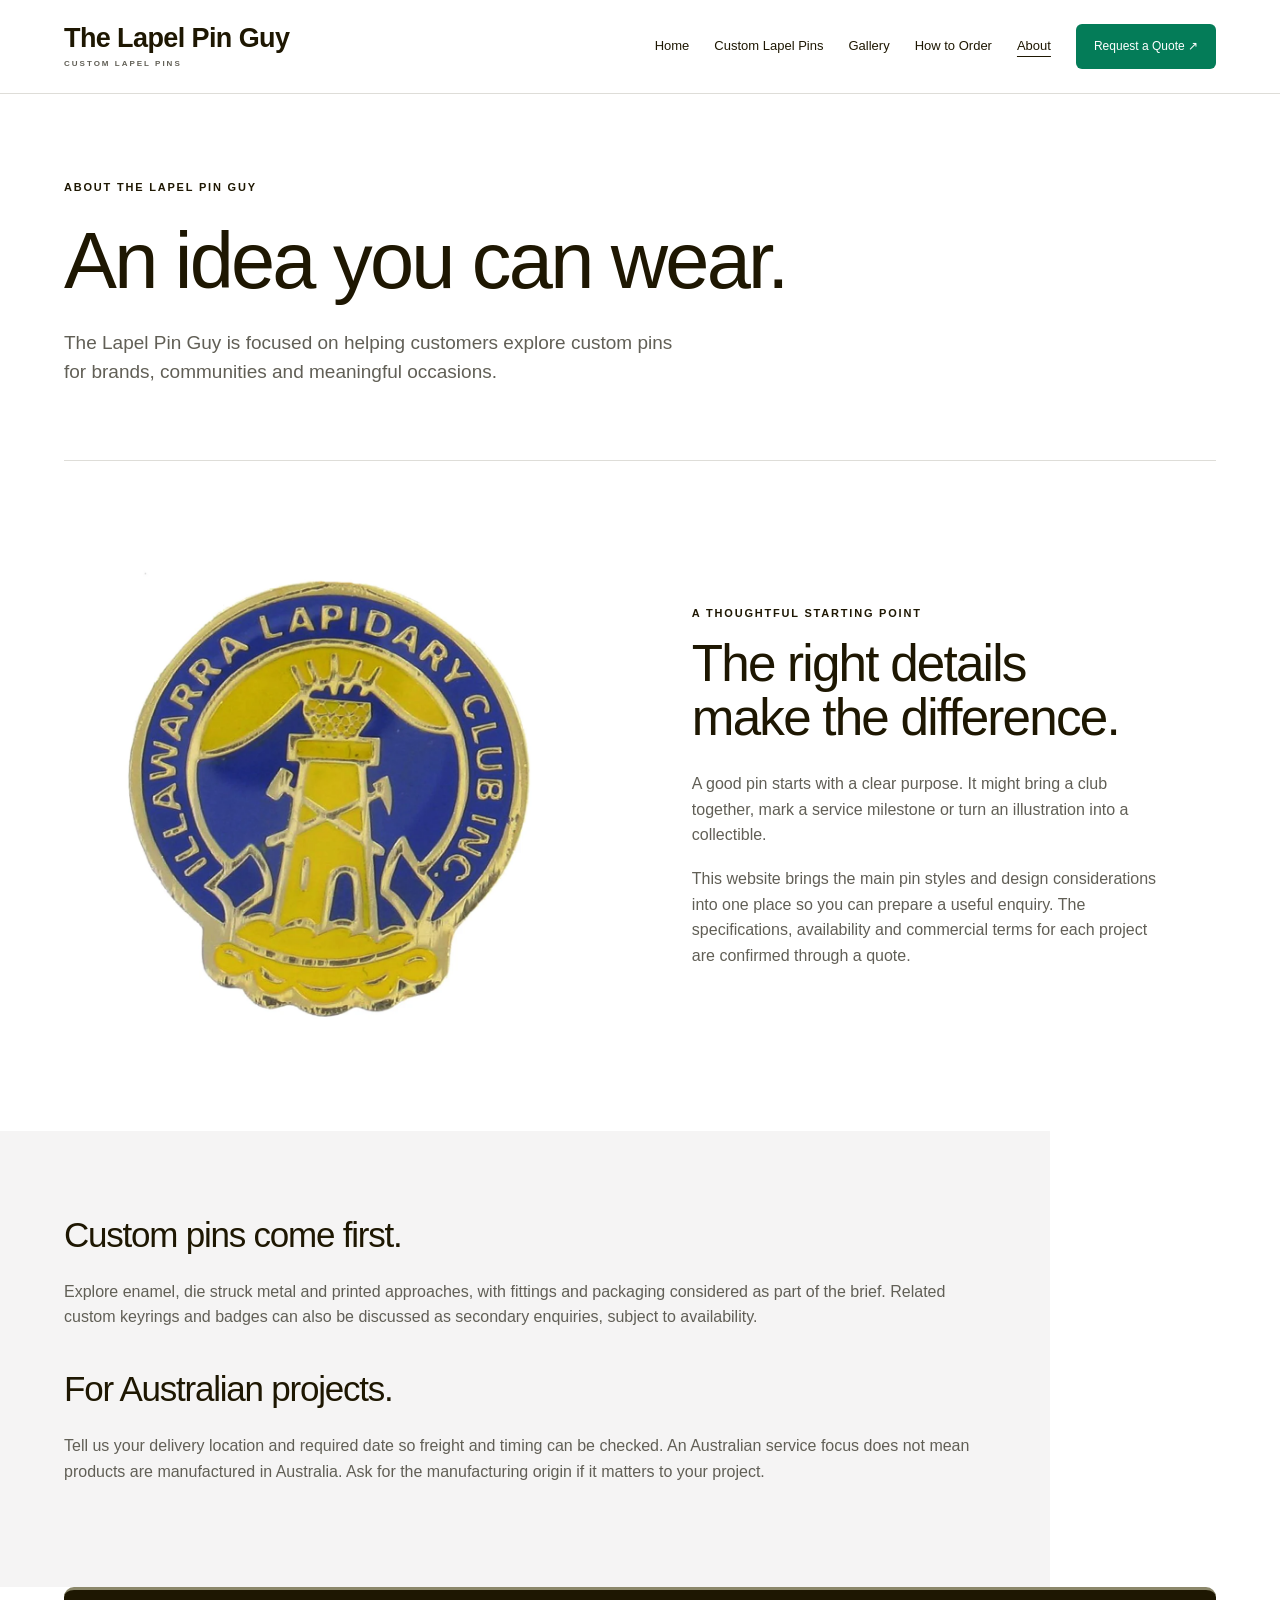
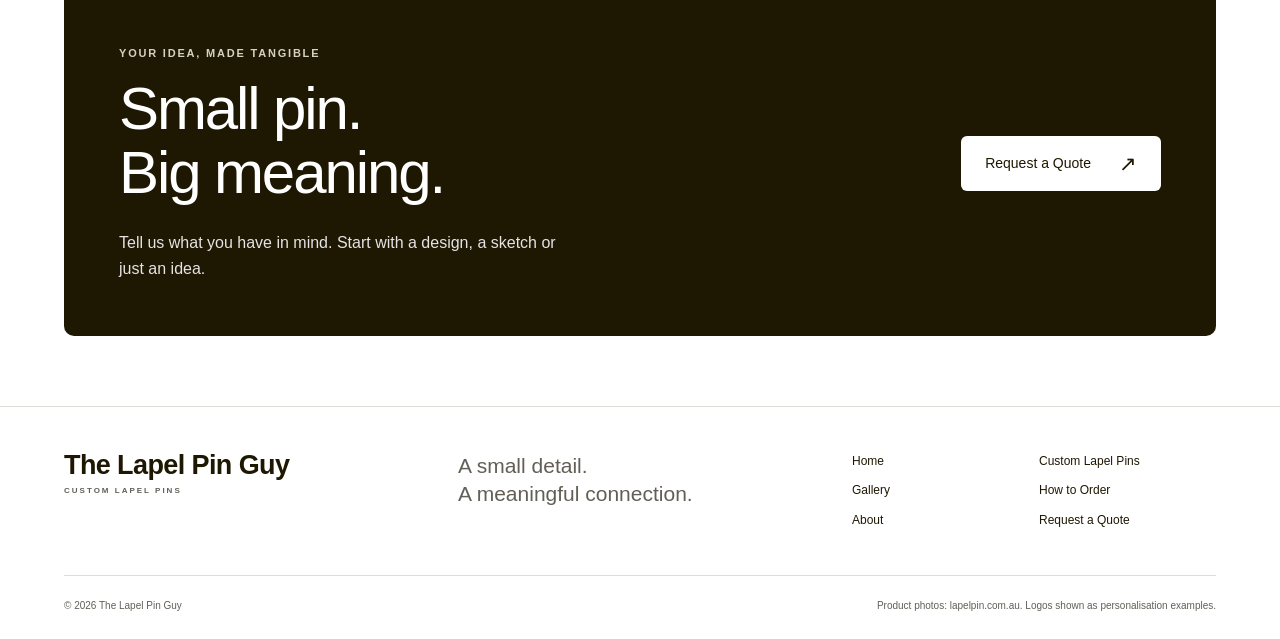
==== about/index.html @ 4cb71f65 "Add files via upload" ====
<!doctype html><html lang="en-AU"><head><meta charset="utf-8"><meta name="viewport" content="width=device-width,initial-scale=1"><title>About | The Lapel Pin Guy</title><meta name="description" content="Explore the purpose behind The Lapel Pin Guy, with a focus on custom pin ideas for brands, clubs, schools and meaningful occasions."><meta name="robots" content="noindex,nofollow"><meta name="theme-color" content="#ffffff"><link rel="stylesheet" href="/assets/styles.css"><script src="/assets/site.js" defer></script><script type="application/ld+json">[{"@context": "https://schema.org", "@type": "Organization", "name": "The Lapel Pin Guy"}, {"@context": "https://schema.org", "@type": "BreadcrumbList", "itemListElement": [{"@type": "ListItem", "position": 1, "name": "Home", "item": "/"}, {"@type": "ListItem", "position": 2, "name": "About"}]}]</script></head><body><a class="skip" href="#main">Skip to content</a><header><a class="brand" href="/" aria-label="The Lapel Pin Guy home"><b>The Lapel Pin Guy<span class="brand-dot" aria-hidden="true">.</span></b><small>CUSTOM LAPEL PINS</small></a><button class="menu-toggle" aria-expanded="false" aria-controls="navigation">Menu <span>☰</span></button><nav id="navigation" aria-label="Main navigation"><a href="/">Home</a><a href="/custom-lapel-pins/">Custom Lapel Pins</a><a href="/gallery/">Gallery</a><a href="/how-to-order/">How to Order</a><a href="/about/" aria-current="page">About</a><a class="button small" href="/request-a-quote/">Request a Quote ↗</a></nav></header><main id="main"><section class="page-intro"><span class="eyebrow">About The Lapel Pin Guy</span><h1>An idea you can wear.</h1><p class="lead">The Lapel Pin Guy is focused on helping customers explore custom pins for brands, communities and meaningful occasions.</p></section><section class="split"><img class="" src="/assets/reference-etched.webp" alt="Blue and gold Illawarra Lapidary Club badge, photo from lapelpin.com.au" width="768" height="512" loading="lazy"><div><span class="eyebrow">A thoughtful starting point</span><h2>The right details<br>make the difference.</h2><p>A good pin starts with a clear purpose. It might bring a club together, mark a service milestone or turn an illustration into a collectible.</p><p>This website brings the main pin styles and design considerations into one place so you can prepare a useful enquiry. The specifications, availability and commercial terms for each project are confirmed through a quote.</p></div></section><section class="soft reading"><h2>Custom pins come first.</h2><p>Explore enamel, die struck metal and printed approaches, with fittings and packaging considered as part of the brief. Related custom keyrings and badges can also be discussed as secondary enquiries, subject to availability.</p><h2>For Australian projects.</h2><p>Tell us your delivery location and required date so freight and timing can be checked. An Australian service focus does not mean products are manufactured in Australia. Ask for the manufacturing origin if it matters to your project.</p></section><section class="cta"><div><span class="eyebrow">Your idea, made tangible</span><h2>Small pin.<br>Big meaning.</h2><p>Tell us what you have in mind. Start with a design, a sketch or just an idea.</p></div><a class="button light" href="/request-a-quote/">Request a Quote <span>↗</span></a></section></main><footer><div class="footer-top"><a class="brand" href="/"><b>The Lapel Pin Guy<span class="brand-dot" aria-hidden="true">.</span></b><small>CUSTOM LAPEL PINS</small></a><p>A small detail.<br>A meaningful connection.</p><div><a href="/">Home</a><a href="/custom-lapel-pins/">Custom Lapel Pins</a><a href="/gallery/">Gallery</a><a href="/how-to-order/">How to Order</a><a href="/about/" aria-current="page">About</a><a href="/request-a-quote/">Request a Quote</a></div></div><div class="footer-bottom"><span>© 2026 The Lapel Pin Guy</span><span>Product photos: lapelpin.com.au. Logos shown as personalisation examples.</span></div></footer></body></html>
---- assets/styles.css ----
:root{--bg:#f6f4ee;--ink:#252823;--muted:#66685f;--accent:#d8ed83;--line:#d9dad0}*{box-sizing:border-box}html{scroll-behavior:smooth;scroll-padding-top:110px}body{margin:0;background:var(--bg);color:var(--ink);font-family:Helvetica,Arial,sans-serif;font-size:16px;line-height:1.6}a{color:inherit;text-decoration:none}a:hover{text-decoration:underline;text-underline-offset:5px}button,input,select,textarea{font:inherit}button,a,input,select,textarea,summary{outline-offset:5px} :focus-visible{outline:2px solid #446114}h1,h2,h3,p,figure{margin:0}h1,h2,h3{font-weight:500;line-height:1.06;letter-spacing:-.045em}h1{font-size:clamp(48px,6.2vw,94px)}h2{font-size:clamp(34px,4vw,58px);margin:14px 0 26px}h3{font-size:25px;letter-spacing:-.025em}p{color:var(--muted);margin-bottom:18px}header{max-width:1536px;margin:auto;display:flex;align-items:center;justify-content:space-between;padding:24px 5%;border-bottom:1px solid var(--line);gap:25px}.brand{display:inline-flex;flex-direction:column;line-height:1}.brand b{font-size:43px;letter-spacing:-3px;font-weight:700}.brand b span{font-size:30px;color:#728a35;margin-left:5px}.brand small{font-size:8px;letter-spacing:2.2px;font-weight:700;margin-top:7px}nav{display:flex;gap:25px;align-items:center;font-size:13px}nav a[aria-current=page]{text-decoration:underline;text-underline-offset:6px}.button{display:inline-flex;align-items:center;justify-content:space-between;gap:28px;background:var(--ink);color:white;border:0;border-radius:5px;padding:16px 24px;font-size:14px;font-weight:500;cursor:pointer}.button:hover{background:#41483a;text-decoration:none}.button.small{padding:13px 18px;font-size:12px}.button span{font-size:21px;line-height:1}.menu-toggle{display:none}main{max-width:1536px;margin:auto}section{padding:85px 5%}.eyebrow{text-transform:uppercase;font-size:11px;font-weight:600;letter-spacing:1.8px;display:block}.hero{display:grid;grid-template-columns:1fr 1fr;gap:5%;align-items:center;padding-top:65px;padding-bottom:60px}.hero h1{margin:22px 0 25px}.accent{color:#78933b}.lead{font-size:19px;line-height:1.55;max-width:610px}.actions{display:flex;align-items:center;gap:26px;margin-top:30px}.text-link{font-size:14px;font-weight:500;display:inline-block;border-bottom:1px solid var(--ink);padding-bottom:4px}.micro{font-size:11px;margin:22px 0 0}.hero-image img{height:535px;object-fit:cover;border-radius:10px}.hero-image{transform:rotate(-2deg)}img{display:block;width:100%;height:auto;object-fit:cover;background:#e9e5d9}figcaption,.fine{font-size:11px;color:var(--muted);margin-top:12px;line-height:1.5}.intro-strip{margin:0 5%;border-top:1px solid var(--line);border-bottom:1px solid var(--line);padding:27px 0;display:grid;grid-template-columns:1fr 1fr;gap:5%}.intro-strip span{font-size:21px;line-height:1.25}.intro-strip p{font-size:14px;max-width:510px;margin:0}.section-head{display:flex;align-items:end;justify-content:space-between;gap:50px;margin-bottom:30px}.section-head h2{margin-bottom:0}.section-head p{max-width:330px;font-size:14px;margin-bottom:0}.cards{display:grid;grid-template-columns:repeat(4,1fr);gap:18px}.card{border:1px solid var(--line);border-radius:7px;overflow:hidden;background:#faf9f5}.card:hover{text-decoration:none;border-color:#89976b}.card img,.type-art{height:210px}.card-body{padding:24px 20px}.card .eyebrow{font-size:10px}.card h3{font-size:25px;margin:15px 0 27px;min-height:79px}.card .text-link{font-size:11px;border:0}.type-art{background:#dce7c3;padding:22px;display:flex;flex-direction:column;justify-content:space-between}.type-art span{font-size:36px;line-height:1.05;letter-spacing:-2px}.type-art small{font-size:10px}.soft{background:#eceee5}.table-wrap{overflow:auto}table{border-collapse:collapse;width:100%;font-size:14px;text-align:left;min-width:540px}caption{text-align:left;font-size:12px;margin-bottom:14px;color:var(--muted)}th,td{padding:20px 16px;border-bottom:1px solid #cdd0c3}thead{font-size:11px;text-transform:uppercase;letter-spacing:1px}tbody th{font-weight:500}td{color:var(--muted)}.use-grid{display:grid;grid-template-columns:repeat(3,1fr);gap:32px 45px;margin-top:40px}.use-grid article{border-top:1px solid var(--line);padding-top:22px}.use-grid h3{font-size:23px;margin-bottom:13px}.use-grid p{font-size:14px}.steps{display:grid;grid-template-columns:repeat(4,1fr);gap:30px;margin-top:45px}.step-num{display:block;color:#73884a;font-size:13px;border-top:1px solid #c7ccbb;padding-top:18px;margin-bottom:30px}.steps h3{font-size:23px;margin-bottom:14px}.steps p{font-size:14px}.split{display:grid;grid-template-columns:1fr 1fr;gap:9%;align-items:center}.split img{border-radius:7px;max-height:500px}.split p{max-width:470px}.faq{margin-top:36px;max-width:990px}details{border-top:1px solid var(--line);padding:20px 0}details:last-child{border-bottom:1px solid var(--line)}summary{font-size:18px;cursor:pointer;list-style:none;padding-right:35px;position:relative}summary:after{content:'+';position:absolute;right:5px;font-size:22px;top:-4px}details[open] summary:after{content:'−'}details p{font-size:15px;max-width:800px;margin:14px 0 0}.cta{margin:0 5% 70px;padding:55px;background:var(--ink);color:var(--bg);border-radius:9px;display:flex;align-items:center;justify-content:space-between;gap:35px}.cta h2{font-size:60px}.cta p{color:#c6cabb;max-width:450px;margin:0}.button.light{background:var(--accent);color:var(--ink);flex-shrink:0}footer{padding:45px 5% 25px;border-top:1px solid var(--line);max-width:1536px;margin:auto}.footer-top{display:grid;grid-template-columns:1fr 1fr 1fr;gap:30px}.footer-top p{font-size:21px;line-height:1.3}.footer-top>div{display:grid;grid-template-columns:1fr 1fr;gap:10px;font-size:12px}.footer-bottom{display:flex;justify-content:space-between;border-top:1px solid var(--line);padding-top:22px;margin-top:45px;font-size:10px;color:var(--muted)}.page-intro{padding-bottom:55px;border-bottom:1px solid var(--line);margin:0 5%;padding-left:0;padding-right:0}.page-intro h1{margin:22px 0 25px;max-width:1000px}.product-detail{display:grid;grid-template-columns:1fr 1fr;gap:10%;align-items:center;border-bottom:1px solid var(--line)}.product-detail img,.type-art.large{height:420px;border-radius:7px}.type-art.large span{font-size:65px}.notice{font-size:13px;background:#e9eddd;border:1px solid #cbd3b6;border-radius:5px;padding:18px;margin:30px 5% 0}.notice strong{display:block}.gallery-grid{display:grid;grid-template-columns:1fr 1fr;gap:45px 25px}.gallery-grid img{aspect-ratio:1.35;border-radius:7px}.gallery-grid figcaption strong{font-size:20px;display:block;color:var(--ink);font-weight:500}.gallery-grid figcaption span{font-size:13px;display:block;margin-top:5px}.checklist{padding-left:20px;color:var(--muted)}.checklist li{padding:9px 0}.reading{max-width:1050px}.reading h2{font-size:35px;margin-top:40px}.reading h2:first-child{margin-top:0}.quote-layout{display:grid;grid-template-columns:1.8fr 1fr;gap:10%;padding-top:55px}label{display:block;font-size:13px;margin-bottom:8px}label span{font-size:11px;color:var(--muted)}input,select,textarea{width:100%;padding:13px;border:1px solid #c3c6b9;background:#fcfbf8;border-radius:4px;color:var(--ink);min-height:49px}textarea{resize:vertical}.field-row{display:grid;grid-template-columns:1fr 1fr;gap:22px;margin-bottom:25px}form .notice{margin:22px 0}form .fine{margin-top:10px}aside{border-left:1px solid var(--line);padding-left:30px}aside h2{font-size:38px}aside p{font-size:14px}aside a{margin:10px 0;display:table}#form-status{font-size:14px;margin-top:18px}.skip{position:fixed;top:-100px;left:20px;background:white;padding:12px;z-index:50}.skip:focus{top:10px}
@media(min-width:1450px){.hero-image img{height:590px}}@media(max-width:1100px){nav{gap:16px;font-size:11px}.cards{grid-template-columns:repeat(2,1fr)}.card h3{min-height:0}.card img,.type-art{height:260px}.hero-image img{height:470px}.hero h1{font-size:64px}.actions{gap:15px;flex-wrap:wrap}}@media(max-width:760px){header{padding:18px 6%;flex-wrap:wrap}.brand b{font-size:36px}.menu-toggle{display:flex;align-items:center;gap:12px;border:1px solid var(--line);background:transparent;padding:8px 12px;border-radius:4px;font-size:12px}nav{display:none;flex-direction:column;align-items:stretch;width:100%;padding:15px 0 5px;font-size:15px;gap:17px}nav.open{display:flex}nav .button{align-self:start}section{padding:55px 6%}.hero{grid-template-columns:1fr;padding-top:40px;gap:35px}.hero h1{font-size:clamp(49px,10vw,72px);margin-top:20px}.lead{font-size:17px}.hero-image{transform:none}.hero-image img{height:auto;aspect-ratio:1.12}.hero-copy .micro{font-size:10px}.intro-strip{grid-template-columns:1fr;margin:0 6%;gap:18px;padding:25px 0}.intro-strip span{font-size:22px}.section-head{display:block;margin-bottom:25px}.section-head p{margin-top:22px;max-width:none}.cards{gap:12px}.card img,.type-art{height:170px}.card-body{padding:18px 13px}.card h3{font-size:21px;margin:14px 0 22px;min-height:66px}.card .eyebrow{font-size:9px;letter-spacing:1px}.card .text-link{font-size:10px}.type-art{padding:18px}.type-art span{font-size:27px}.type-art small{font-size:9px}.use-grid{grid-template-columns:1fr 1fr;gap:24px}.use-grid h3{font-size:21px}.steps{grid-template-columns:1fr 1fr;gap:25px}.step-num{margin-bottom:20px}.split{grid-template-columns:1fr;gap:30px}.split h2{margin-top:14px}.cta{margin:0 6% 45px;padding:30px;display:block}.cta h2{font-size:49px}.cta .button{margin-top:28px}.footer-top{grid-template-columns:1fr 1fr}.footer-top>div{grid-column:1/-1;margin-top:15px}.footer-top p{font-size:18px}.footer-bottom{display:block;margin-top:30px}.footer-bottom span{display:block;margin-bottom:8px}.page-intro{margin:0 6%;padding-top:45px;padding-bottom:40px}.page-intro h1{font-size:49px}.product-detail{grid-template-columns:1fr;gap:25px}.product-detail img,.type-art.large{height:auto;aspect-ratio:1.2}.gallery-grid{gap:30px 15px}.gallery-grid figcaption strong{font-size:17px}.gallery-grid figcaption span{font-size:12px}.quote-layout{grid-template-columns:1fr;gap:40px}.field-row{gap:16px}aside{padding-left:0;border-left:0;border-top:1px solid var(--line);padding-top:30px}.notice{margin-left:6%;margin-right:6%}.reading h2{font-size:30px}summary{font-size:16px}.fine{font-size:10px}}
@media(max-width:380px){.cards,.gallery-grid,.use-grid,.steps,.field-row{grid-template-columns:1fr}.card img,.type-art{height:250px}.card h3{min-height:0}.field-row>div+div{margin-top:15px}}@media(prefers-reduced-motion:reduce){html{scroll-behavior:auto}*{transition:none!important;animation:none!important}}

.order-questions .faq{margin-top:24px}.order-questions summary h3{display:inline;font-size:18px;line-height:1.5;letter-spacing:0;font-weight:500}.order-questions details{padding:18px 0}.order-questions details p{margin-top:12px}@media(max-width:760px){.order-questions summary h3{font-size:16px}}

.uses .use-icon{display:block;width:34px;height:34px;color:#657e35;margin:0 0 20px}.uses .use-grid{margin-top:34px}
/* Corporate palette and refined wordmark */
:root{--bg:#fff;--ink:#202d3d;--muted:#596674;--accent:#2263a5;--line:#dce2e9}
body{background:#fff}.brand b{font-size:38px;font-weight:600;letter-spacing:-1.3px;color:#233448}.brand b .brand-dot{font-size:38px;color:#2263a5;margin-left:0}.brand small{font-size:8px;letter-spacing:1.7px;color:#52657a;margin-top:8px}.brand:hover{text-decoration:none}.accent{color:#2263a5}.button{background:#245f9b;border-radius:6px}.button:hover{background:#1c4c7c}.button.light{background:#fff;color:#1f4f7c}.button.light:hover{background:#edf3f9}.soft{background:#f3f6f9}.card{background:#fff;border-color:#dde4eb;border-radius:9px}.card:hover{border-color:#5282af}.type-art{background:#e9f0f7;color:#264c72}.step-num{color:#245f9b;border-color:#d3dfe9}.uses .use-icon{color:#245f9b}.hero-image{transform:none}.hero-image img{border-radius:10px}thead{color:#455a70}th,td{border-color:#d5dee7}.cta{background:#233a53;border-radius:10px}.cta p{color:#e0e8ef}.cta .eyebrow{color:#c8d8e8}.notice{background:#edf3f9;border-color:#ccdbe9}.text-link{border-color:#7895b0}input,select,textarea{background:#fff;border-color:#becbd7} :focus-visible{outline-color:#2263a5}header{background:#fff}.footer-top .brand b{color:#233448}h1,h2{letter-spacing:-.035em}
@media(max-width:760px){.brand b,.brand b .brand-dot{font-size:34px}}

/* NIX: white page and section backgrounds */
body,header,footer,.soft,.uses,.card,.page-intro{background:#fff}.brand b{font-weight:600;letter-spacing:1.4px}.brand small{letter-spacing:1.7px}.brand-dot{display:none}

.brand b{font-size:27px;letter-spacing:-.6px;white-space:nowrap}.brand small{font-size:8px;letter-spacing:2px}@media(max-width:1100px){nav{gap:15px;font-size:11px}.brand b{font-size:24px}}@media(max-width:760px){.brand b{font-size:25px}}@media(max-width:380px){.brand b{font-size:21px}}
/* Reference palette: sky, teal, slate and indigo */
:root{--bg:#fff;--ink:#202b40;--muted:#576579;--accent:#525aff;--line:#dce4ee}
body,header,footer,.soft,.uses,.card,.page-intro{background:#fff}.button{background:#525aff;color:#fff}.button:hover{background:#4147d4}.button.light{background:#8fd9fb;color:#202b40}.button.light:hover{background:#b6e7fc}.brand b,.footer-top .brand b{color:#202b40}.accent{color:#525aff}.brand small{color:#536a8b}.type-art{background:#e5f5f5;color:#27556b}.type-art small{color:#32596c}.uses .use-icon{color:#317d7d}.step-num{color:#435e8c;border-color:#b4c7df}.cta{background:#273450;border-top:4px solid #6d8bc0}.cta .eyebrow{color:#8fd9fb}.cta p{color:#e5edf8}.text-link{border-color:#6d8bc0}.card:hover{border-color:#6d8bc0}.notice{background:#eff7fc;border-color:#b1d9eb} :focus-visible{outline-color:#525aff}input:focus,textarea:focus,select:focus{border-color:#525aff}.hero .eyebrow{color:#42528b}
/* Warm neutral and forest-green palette */
:root{--bg:#fff;--ink:#1e1702;--muted:#615f56;--accent:#047c58;--line:#deddd8}
body,header,footer,.uses,.card,.page-intro{background:#fff}.soft{background:#f5f4f4}.brand b,.footer-top .brand b{color:#1e1702}.brand small{color:#615f56}.accent,.hero .eyebrow{color:#047c58}.button{background:#047c58;color:#fff}.button:hover{background:#035f44}.button.light{background:#fff;color:#1e1702}.button.light:hover{background:#e5e3e4}.type-art{background:#e5e3e4;color:#1e1702}.type-art small{color:#615f56}.uses .use-icon{color:#047c58}.step-num{color:#047c58;border-color:#cbc9bc}.cta{background:#1e1702;border-top:3px solid #8c886b}.cta .eyebrow{color:#d5d2c1}.cta p{color:#e5e3e4}.text-link{border-color:#8c886b}.card:hover{border-color:#8c886b}.notice{background:#f0f5f1;border-color:#c0d7ca} :focus-visible{outline-color:#047c58}input:focus,textarea:focus,select:focus{border-color:#047c58}input,textarea,select{border-color:#c8c7c0}thead{color:#615f56}th,td{border-color:#d4d3cd}
.hero-image img{object-fit:contain;background:#fff;padding:22px;border:1px solid var(--line)}.card img{object-fit:contain;background:#fff;padding:20px}.gallery-grid img{object-fit:contain;background:#fff;padding:25px;border:1px solid var(--line)}.product-detail img,.split img{object-fit:contain;background:#fff;padding:20px}.gallery-grid img{height:330px}.gallery-grid{align-items:start}@media(max-width:760px){.gallery-grid img{height:230px}.hero-image img{padding:15px}}
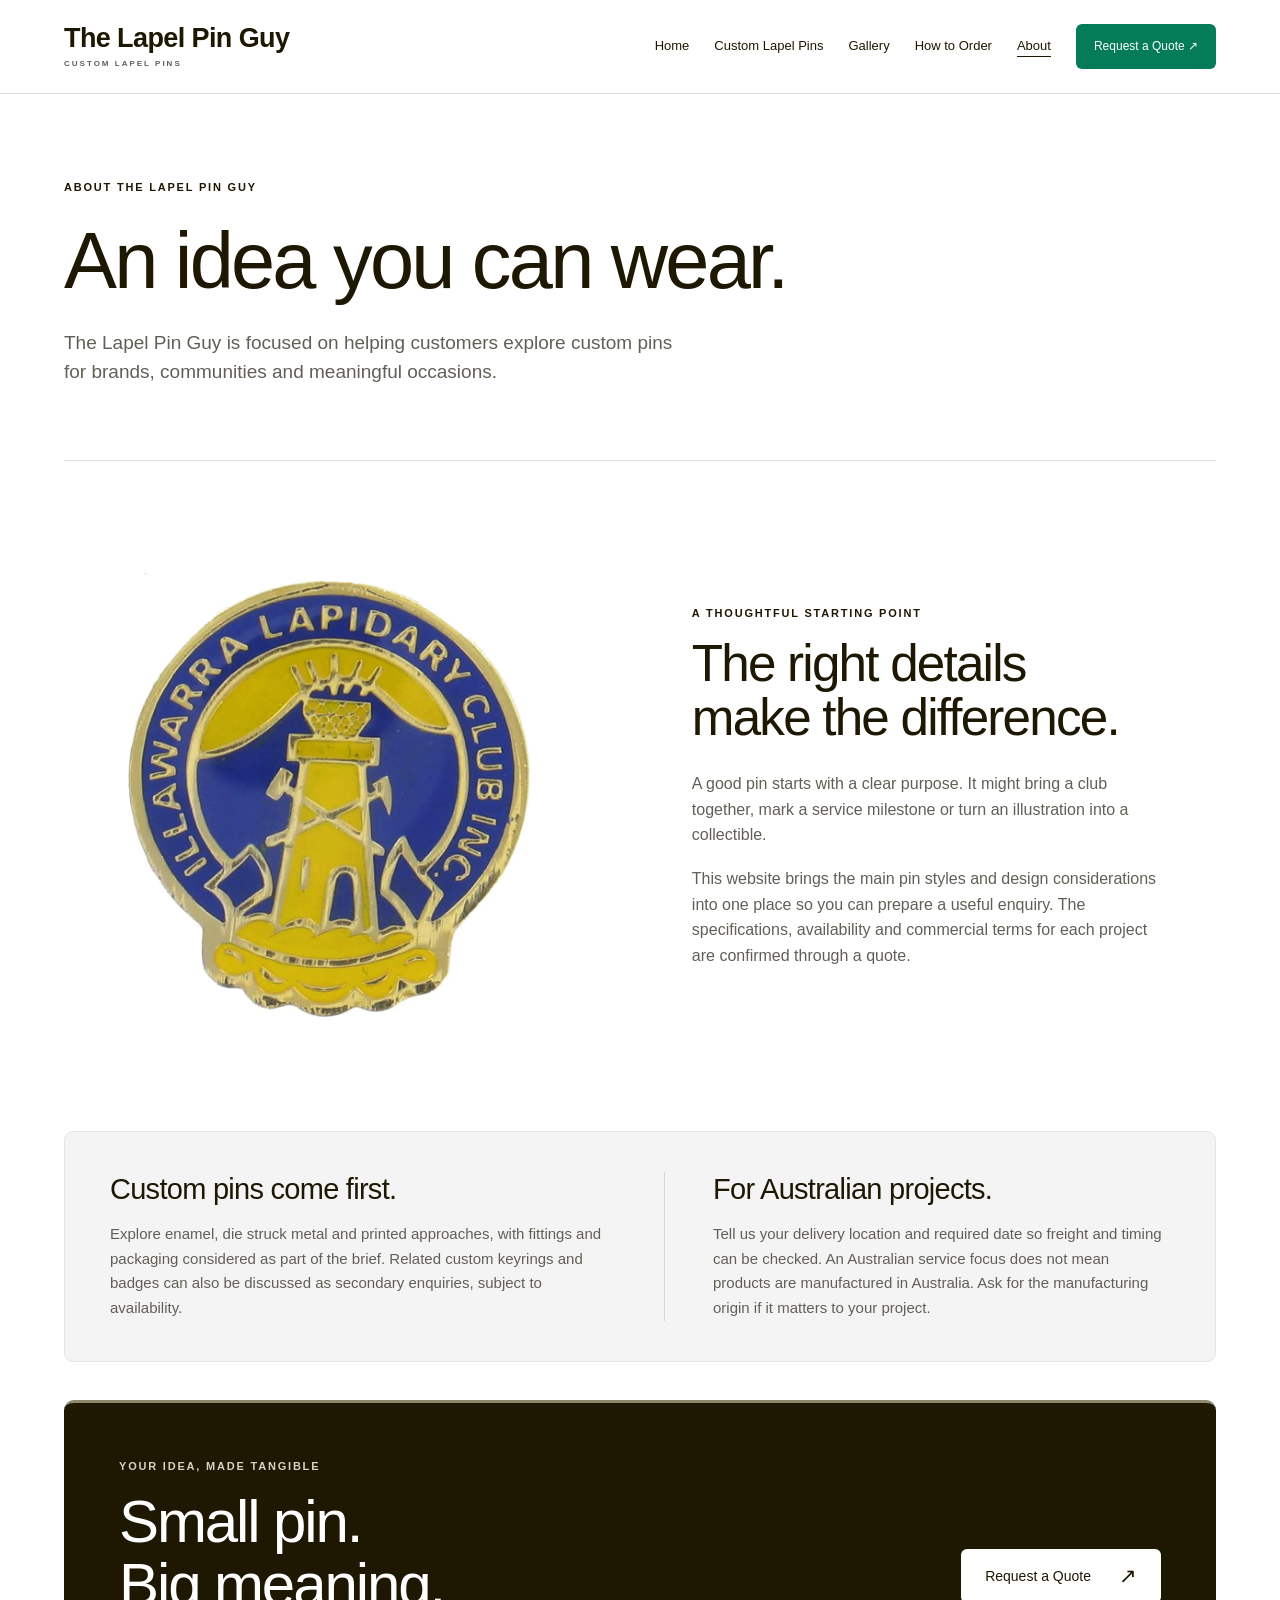
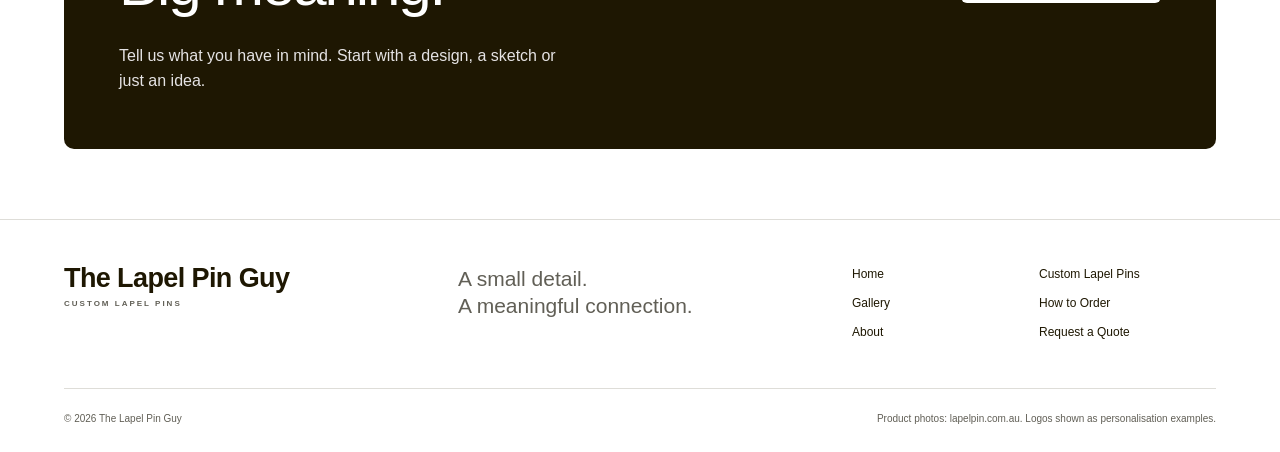
==== commit 039dc12f: "Publish four prepared website updates" ====
--- a/about/index.html
+++ b/about/index.html
@@ -1 +1 @@
-<!doctype html><html lang="en-AU"><head><meta charset="utf-8"><meta name="viewport" content="width=device-width,initial-scale=1"><title>About | The Lapel Pin Guy</title><meta name="description" content="Explore the purpose behind The Lapel Pin Guy, with a focus on custom pin ideas for brands, clubs, schools and meaningful occasions."><meta name="robots" content="noindex,nofollow"><meta name="theme-color" content="#ffffff"><link rel="stylesheet" href="/assets/styles.css"><script src="/assets/site.js" defer></script><script type="application/ld+json">[{"@context": "https://schema.org", "@type": "Organization", "name": "The Lapel Pin Guy"}, {"@context": "https://schema.org", "@type": "BreadcrumbList", "itemListElement": [{"@type": "ListItem", "position": 1, "name": "Home", "item": "/"}, {"@type": "ListItem", "position": 2, "name": "About"}]}]</script></head><body><a class="skip" href="#main">Skip to content</a><header><a class="brand" href="/" aria-label="The Lapel Pin Guy home"><b>The Lapel Pin Guy<span class="brand-dot" aria-hidden="true">.</span></b><small>CUSTOM LAPEL PINS</small></a><button class="menu-toggle" aria-expanded="false" aria-controls="navigation">Menu <span>☰</span></button><nav id="navigation" aria-label="Main navigation"><a href="/">Home</a><a href="/custom-lapel-pins/">Custom Lapel Pins</a><a href="/gallery/">Gallery</a><a href="/how-to-order/">How to Order</a><a href="/about/" aria-current="page">About</a><a class="button small" href="/request-a-quote/">Request a Quote ↗</a></nav></header><main id="main"><section class="page-intro"><span class="eyebrow">About The Lapel Pin Guy</span><h1>An idea you can wear.</h1><p class="lead">The Lapel Pin Guy is focused on helping customers explore custom pins for brands, communities and meaningful occasions.</p></section><section class="split"><img class="" src="/assets/reference-etched.webp" alt="Blue and gold Illawarra Lapidary Club badge, photo from lapelpin.com.au" width="768" height="512" loading="lazy"><div><span class="eyebrow">A thoughtful starting point</span><h2>The right details<br>make the difference.</h2><p>A good pin starts with a clear purpose. It might bring a club together, mark a service milestone or turn an illustration into a collectible.</p><p>This website brings the main pin styles and design considerations into one place so you can prepare a useful enquiry. The specifications, availability and commercial terms for each project are confirmed through a quote.</p></div></section><section class="soft reading"><h2>Custom pins come first.</h2><p>Explore enamel, die struck metal and printed approaches, with fittings and packaging considered as part of the brief. Related custom keyrings and badges can also be discussed as secondary enquiries, subject to availability.</p><h2>For Australian projects.</h2><p>Tell us your delivery location and required date so freight and timing can be checked. An Australian service focus does not mean products are manufactured in Australia. Ask for the manufacturing origin if it matters to your project.</p></section><section class="cta"><div><span class="eyebrow">Your idea, made tangible</span><h2>Small pin.<br>Big meaning.</h2><p>Tell us what you have in mind. Start with a design, a sketch or just an idea.</p></div><a class="button light" href="/request-a-quote/">Request a Quote <span>↗</span></a></section></main><footer><div class="footer-top"><a class="brand" href="/"><b>The Lapel Pin Guy<span class="brand-dot" aria-hidden="true">.</span></b><small>CUSTOM LAPEL PINS</small></a><p>A small detail.<br>A meaningful connection.</p><div><a href="/">Home</a><a href="/custom-lapel-pins/">Custom Lapel Pins</a><a href="/gallery/">Gallery</a><a href="/how-to-order/">How to Order</a><a href="/about/" aria-current="page">About</a><a href="/request-a-quote/">Request a Quote</a></div></div><div class="footer-bottom"><span>© 2026 The Lapel Pin Guy</span><span>Product photos: lapelpin.com.au. Logos shown as personalisation examples.</span></div></footer></body></html>+<!doctype html><html lang="en-AU"><head><meta charset="utf-8"><meta name="viewport" content="width=device-width,initial-scale=1"><title>About | The Lapel Pin Guy</title><meta name="description" content="Explore the purpose behind The Lapel Pin Guy, with a focus on custom pin ideas for brands, clubs, schools and meaningful occasions."><meta name="robots" content="noindex,nofollow"><meta name="theme-color" content="#ffffff"><link rel="stylesheet" href="/assets/styles.css"><script src="/assets/site.js" defer></script><script type="application/ld+json">[{"@context": "https://schema.org", "@type": "Organization", "name": "The Lapel Pin Guy"}, {"@context": "https://schema.org", "@type": "BreadcrumbList", "itemListElement": [{"@type": "ListItem", "position": 1, "name": "Home", "item": "/"}, {"@type": "ListItem", "position": 2, "name": "About"}]}]</script></head><body><a class="skip" href="#main">Skip to content</a><header><a class="brand" href="/" aria-label="The Lapel Pin Guy home"><b>The Lapel Pin Guy<span class="brand-dot" aria-hidden="true">.</span></b><small>CUSTOM LAPEL PINS</small></a><button class="menu-toggle" aria-expanded="false" aria-controls="navigation">Menu <span>☰</span></button><nav id="navigation" aria-label="Main navigation"><a href="/">Home</a><a href="/custom-lapel-pins/">Custom Lapel Pins</a><a href="/gallery/">Gallery</a><a href="/how-to-order/">How to Order</a><a href="/about/" aria-current="page">About</a><a class="button small" href="/request-a-quote/">Request a Quote ↗</a></nav></header><main id="main"><section class="page-intro"><span class="eyebrow">About The Lapel Pin Guy</span><h1>An idea you can wear.</h1><p class="lead">The Lapel Pin Guy is focused on helping customers explore custom pins for brands, communities and meaningful occasions.</p></section><section class="split"><img class="" src="/assets/reference-etched.webp" alt="Blue and gold Illawarra Lapidary Club badge, photo from lapelpin.com.au" width="768" height="512" loading="lazy"><div><span class="eyebrow">A thoughtful starting point</span><h2>The right details<br>make the difference.</h2><p>A good pin starts with a clear purpose. It might bring a club together, mark a service milestone or turn an illustration into a collectible.</p><p>This website brings the main pin styles and design considerations into one place so you can prepare a useful enquiry. The specifications, availability and commercial terms for each project are confirmed through a quote.</p></div></section><section class="about-focus"><article><h2>Custom pins come first.</h2><p>Explore enamel, die struck metal and printed approaches, with fittings and packaging considered as part of the brief. Related custom keyrings and badges can also be discussed as secondary enquiries, subject to availability.</p></article><article><h2>For Australian projects.</h2><p>Tell us your delivery location and required date so freight and timing can be checked. An Australian service focus does not mean products are manufactured in Australia. Ask for the manufacturing origin if it matters to your project.</p></article></section><section class="cta"><div><span class="eyebrow">Your idea, made tangible</span><h2>Small pin.<br>Big meaning.</h2><p>Tell us what you have in mind. Start with a design, a sketch or just an idea.</p></div><a class="button light" href="/request-a-quote/">Request a Quote <span>↗</span></a></section></main><footer><div class="footer-top"><a class="brand" href="/"><b>The Lapel Pin Guy<span class="brand-dot" aria-hidden="true">.</span></b><small>CUSTOM LAPEL PINS</small></a><p>A small detail.<br>A meaningful connection.</p><div><a href="/">Home</a><a href="/custom-lapel-pins/">Custom Lapel Pins</a><a href="/gallery/">Gallery</a><a href="/how-to-order/">How to Order</a><a href="/about/" aria-current="page">About</a><a href="/request-a-quote/">Request a Quote</a></div></div><div class="footer-bottom"><span>© 2026 The Lapel Pin Guy</span><span>Product photos: lapelpin.com.au. Logos shown as personalisation examples.</span></div></footer></body></html>
--- a/assets/styles.css
+++ b/assets/styles.css
@@ -21,3 +21,6 @@
 :root{--bg:#fff;--ink:#1e1702;--muted:#615f56;--accent:#047c58;--line:#deddd8}
 body,header,footer,.uses,.card,.page-intro{background:#fff}.soft{background:#f5f4f4}.brand b,.footer-top .brand b{color:#1e1702}.brand small{color:#615f56}.accent,.hero .eyebrow{color:#047c58}.button{background:#047c58;color:#fff}.button:hover{background:#035f44}.button.light{background:#fff;color:#1e1702}.button.light:hover{background:#e5e3e4}.type-art{background:#e5e3e4;color:#1e1702}.type-art small{color:#615f56}.uses .use-icon{color:#047c58}.step-num{color:#047c58;border-color:#cbc9bc}.cta{background:#1e1702;border-top:3px solid #8c886b}.cta .eyebrow{color:#d5d2c1}.cta p{color:#e5e3e4}.text-link{border-color:#8c886b}.card:hover{border-color:#8c886b}.notice{background:#f0f5f1;border-color:#c0d7ca} :focus-visible{outline-color:#047c58}input:focus,textarea:focus,select:focus{border-color:#047c58}input,textarea,select{border-color:#c8c7c0}thead{color:#615f56}th,td{border-color:#d4d3cd}
 .hero-image img{object-fit:contain;background:#fff;padding:22px;border:1px solid var(--line)}.card img{object-fit:contain;background:#fff;padding:20px}.gallery-grid img{object-fit:contain;background:#fff;padding:25px;border:1px solid var(--line)}.product-detail img,.split img{object-fit:contain;background:#fff;padding:20px}.gallery-grid img{height:330px}.gallery-grid{align-items:start}@media(max-width:760px){.gallery-grid img{height:230px}.hero-image img{padding:15px}}
+.about-focus{margin:0 5% 38px;padding:40px 45px;background:#f5f4f4;border:1px solid #e5e3e4;border-radius:9px;display:grid;grid-template-columns:1fr 1fr;gap:48px}.about-focus article+article{border-left:1px solid #d9d7d0;padding-left:48px}.about-focus h2{font-size:29px;line-height:1.18;letter-spacing:-.025em;margin:0 0 16px}.about-focus p{font-size:15px;line-height:1.65;margin:0;max-width:520px}@media(max-width:760px){.about-focus{margin:0 6% 26px;padding:28px;grid-template-columns:1fr;gap:26px}.about-focus article+article{border-left:0;padding-left:0;border-top:1px solid #d9d7d0;padding-top:26px}.about-focus h2{font-size:25px}.about-focus p{font-size:14px}}
+.order-intro{border-bottom:0;padding-bottom:12px}.order-intro p{margin-bottom:0}.order-process{padding-top:12px}.order-process .steps{margin-top:12px}@media(max-width:760px){.order-intro{padding-bottom:10px}.order-process{padding-top:10px}.order-process .steps{margin-top:10px}}
+.hero-copy .micro{font-size:14px;line-height:1.6;margin-top:23px;color:#615f56}@media(max-width:760px){.hero-copy .micro{font-size:14px;max-width:36ch}.hero h1{margin-top:0}}
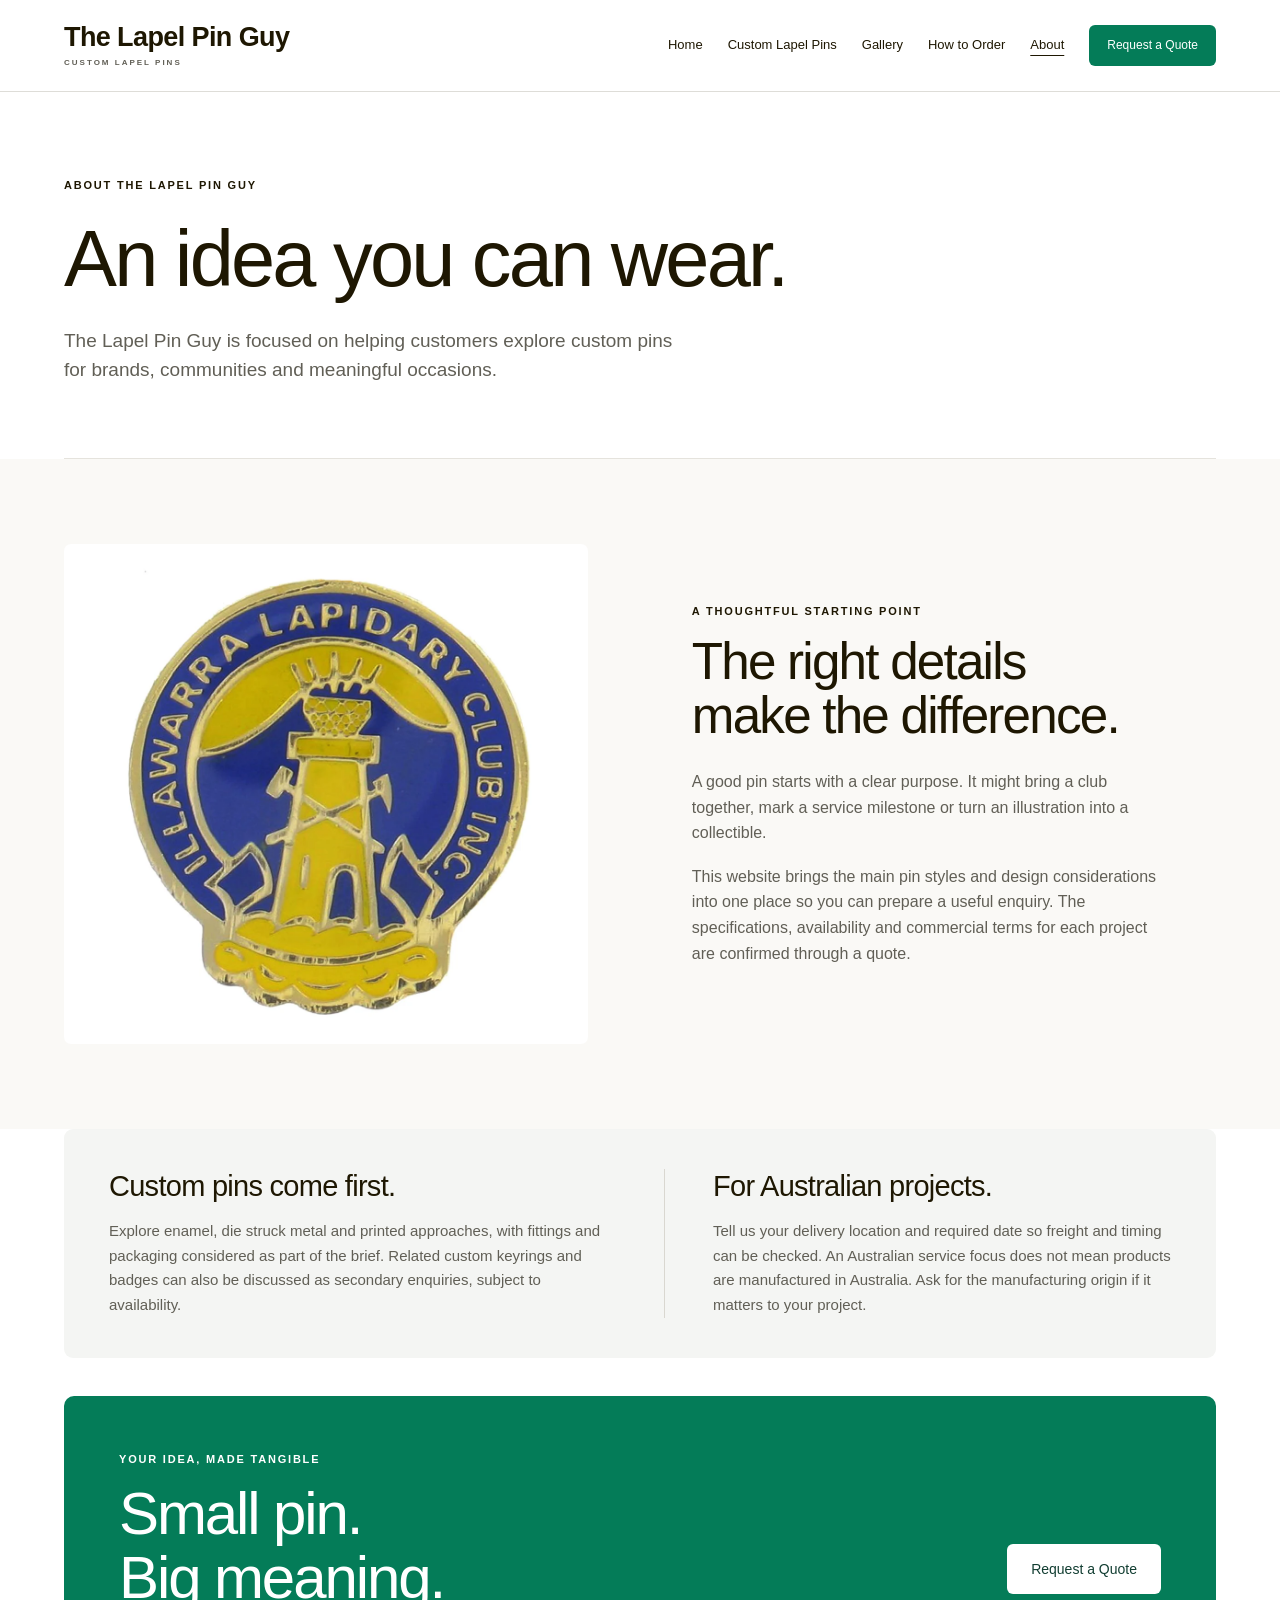
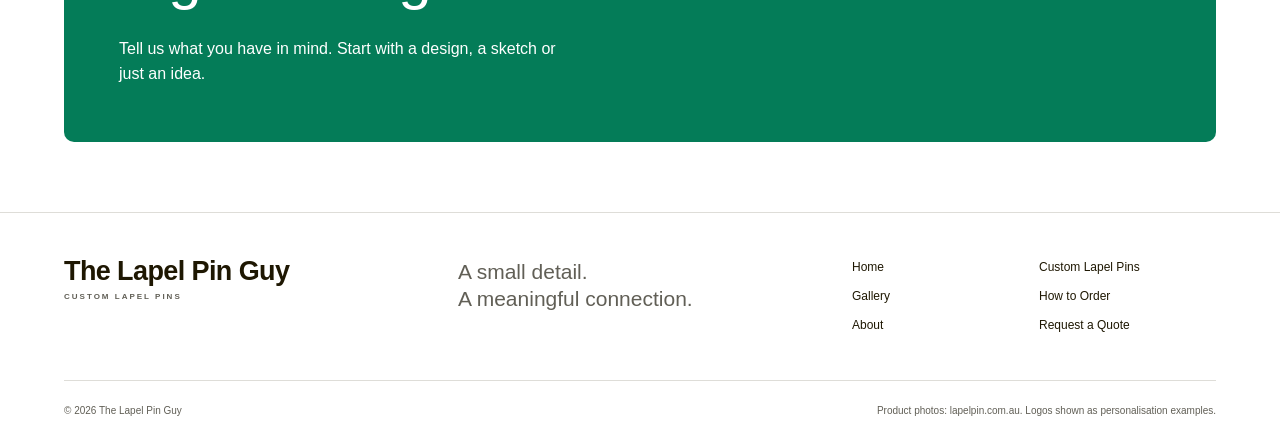
==== commit b70450c5: "Fill mobile screen with navigation and remove quote arrows" ====
--- a/about/index.html
+++ b/about/index.html
@@ -1 +1 @@
-<!doctype html><html lang="en-AU"><head><meta charset="utf-8"><meta name="viewport" content="width=device-width,initial-scale=1"><title>About | The Lapel Pin Guy</title><meta name="description" content="Explore the purpose behind The Lapel Pin Guy, with a focus on custom pin ideas for brands, clubs, schools and meaningful occasions."><meta name="robots" content="noindex,nofollow"><meta name="theme-color" content="#ffffff"><link rel="stylesheet" href="/assets/styles.css"><script src="/assets/site.js" defer></script><script type="application/ld+json">[{"@context": "https://schema.org", "@type": "Organization", "name": "The Lapel Pin Guy"}, {"@context": "https://schema.org", "@type": "BreadcrumbList", "itemListElement": [{"@type": "ListItem", "position": 1, "name": "Home", "item": "/"}, {"@type": "ListItem", "position": 2, "name": "About"}]}]</script></head><body><a class="skip" href="#main">Skip to content</a><header><a class="brand" href="/" aria-label="The Lapel Pin Guy home"><b>The Lapel Pin Guy<span class="brand-dot" aria-hidden="true">.</span></b><small>CUSTOM LAPEL PINS</small></a><button class="menu-toggle" aria-expanded="false" aria-controls="navigation">Menu <span>☰</span></button><nav id="navigation" aria-label="Main navigation"><a href="/">Home</a><a href="/custom-lapel-pins/">Custom Lapel Pins</a><a href="/gallery/">Gallery</a><a href="/how-to-order/">How to Order</a><a href="/about/" aria-current="page">About</a><a class="button small" href="/request-a-quote/">Request a Quote ↗</a></nav></header><main id="main"><section class="page-intro"><span class="eyebrow">About The Lapel Pin Guy</span><h1>An idea you can wear.</h1><p class="lead">The Lapel Pin Guy is focused on helping customers explore custom pins for brands, communities and meaningful occasions.</p></section><section class="split"><img class="" src="/assets/reference-etched.webp" alt="Blue and gold Illawarra Lapidary Club badge, photo from lapelpin.com.au" width="768" height="512" loading="lazy"><div><span class="eyebrow">A thoughtful starting point</span><h2>The right details<br>make the difference.</h2><p>A good pin starts with a clear purpose. It might bring a club together, mark a service milestone or turn an illustration into a collectible.</p><p>This website brings the main pin styles and design considerations into one place so you can prepare a useful enquiry. The specifications, availability and commercial terms for each project are confirmed through a quote.</p></div></section><section class="about-focus"><article><h2>Custom pins come first.</h2><p>Explore enamel, die struck metal and printed approaches, with fittings and packaging considered as part of the brief. Related custom keyrings and badges can also be discussed as secondary enquiries, subject to availability.</p></article><article><h2>For Australian projects.</h2><p>Tell us your delivery location and required date so freight and timing can be checked. An Australian service focus does not mean products are manufactured in Australia. Ask for the manufacturing origin if it matters to your project.</p></article></section><section class="cta"><div><span class="eyebrow">Your idea, made tangible</span><h2>Small pin.<br>Big meaning.</h2><p>Tell us what you have in mind. Start with a design, a sketch or just an idea.</p></div><a class="button light" href="/request-a-quote/">Request a Quote <span>↗</span></a></section></main><footer><div class="footer-top"><a class="brand" href="/"><b>The Lapel Pin Guy<span class="brand-dot" aria-hidden="true">.</span></b><small>CUSTOM LAPEL PINS</small></a><p>A small detail.<br>A meaningful connection.</p><div><a href="/">Home</a><a href="/custom-lapel-pins/">Custom Lapel Pins</a><a href="/gallery/">Gallery</a><a href="/how-to-order/">How to Order</a><a href="/about/" aria-current="page">About</a><a href="/request-a-quote/">Request a Quote</a></div></div><div class="footer-bottom"><span>© 2026 The Lapel Pin Guy</span><span>Product photos: lapelpin.com.au. Logos shown as personalisation examples.</span></div></footer></body></html>+<!doctype html><html lang="en-AU"><head><meta charset="utf-8"><meta name="viewport" content="width=device-width,initial-scale=1"><title>About | The Lapel Pin Guy</title><meta name="description" content="Explore the purpose behind The Lapel Pin Guy, with a focus on custom pin ideas for brands, clubs, schools and meaningful occasions."><meta name="robots" content="noindex,nofollow"><meta name="theme-color" content="#ffffff"><link rel="stylesheet" href="/assets/styles.css"><script src="/assets/site.js" defer></script><script type="application/ld+json">[{"@context": "https://schema.org", "@type": "Organization", "name": "The Lapel Pin Guy"}, {"@context": "https://schema.org", "@type": "BreadcrumbList", "itemListElement": [{"@type": "ListItem", "position": 1, "name": "Home", "item": "/"}, {"@type": "ListItem", "position": 2, "name": "About"}]}]</script></head><body><a class="skip" href="#main">Skip to content</a><header><a class="brand" href="/" aria-label="The Lapel Pin Guy home"><b>The Lapel Pin Guy<span class="brand-dot" aria-hidden="true">.</span></b><small>CUSTOM LAPEL PINS</small></a><button class="menu-toggle" aria-expanded="false" aria-controls="navigation">Menu <span>☰</span></button><nav id="navigation" aria-label="Main navigation"><a href="/">Home</a><a href="/custom-lapel-pins/">Custom Lapel Pins</a><a href="/gallery/">Gallery</a><a href="/how-to-order/">How to Order</a><a href="/about/" aria-current="page">About</a><a class="button small" href="/request-a-quote/">Request a Quote</a></nav></header><main id="main"><section class="page-intro"><span class="eyebrow">About The Lapel Pin Guy</span><h1>An idea you can wear.</h1><p class="lead">The Lapel Pin Guy is focused on helping customers explore custom pins for brands, communities and meaningful occasions.</p></section><section class="split"><img class="" src="/assets/reference-etched.webp" alt="Blue and gold Illawarra Lapidary Club badge, photo from lapelpin.com.au" width="768" height="512" loading="lazy"><div><span class="eyebrow">A thoughtful starting point</span><h2>The right details<br>make the difference.</h2><p>A good pin starts with a clear purpose. It might bring a club together, mark a service milestone or turn an illustration into a collectible.</p><p>This website brings the main pin styles and design considerations into one place so you can prepare a useful enquiry. The specifications, availability and commercial terms for each project are confirmed through a quote.</p></div></section><section class="about-focus"><article><h2>Custom pins come first.</h2><p>Explore enamel, die struck metal and printed approaches, with fittings and packaging considered as part of the brief. Related custom keyrings and badges can also be discussed as secondary enquiries, subject to availability.</p></article><article><h2>For Australian projects.</h2><p>Tell us your delivery location and required date so freight and timing can be checked. An Australian service focus does not mean products are manufactured in Australia. Ask for the manufacturing origin if it matters to your project.</p></article></section><section class="cta"><div><span class="eyebrow">Your idea, made tangible</span><h2>Small pin.<br>Big meaning.</h2><p>Tell us what you have in mind. Start with a design, a sketch or just an idea.</p></div><a class="button light" href="/request-a-quote/">Request a Quote</a></section></main><footer><div class="footer-top"><a class="brand" href="/"><b>The Lapel Pin Guy<span class="brand-dot" aria-hidden="true">.</span></b><small>CUSTOM LAPEL PINS</small></a><p>A small detail.<br>A meaningful connection.</p><div><a href="/">Home</a><a href="/custom-lapel-pins/">Custom Lapel Pins</a><a href="/gallery/">Gallery</a><a href="/how-to-order/">How to Order</a><a href="/about/" aria-current="page">About</a><a href="/request-a-quote/">Request a Quote</a></div></div><div class="footer-bottom"><span>© 2026 The Lapel Pin Guy</span><span>Product photos: lapelpin.com.au. Logos shown as personalisation examples.</span></div></footer></body></html>
--- a/assets/styles.css
+++ b/assets/styles.css
@@ -24,3 +24,41 @@
 .about-focus{margin:0 5% 38px;padding:40px 45px;background:#f5f4f4;border:1px solid #e5e3e4;border-radius:9px;display:grid;grid-template-columns:1fr 1fr;gap:48px}.about-focus article+article{border-left:1px solid #d9d7d0;padding-left:48px}.about-focus h2{font-size:29px;line-height:1.18;letter-spacing:-.025em;margin:0 0 16px}.about-focus p{font-size:15px;line-height:1.65;margin:0;max-width:520px}@media(max-width:760px){.about-focus{margin:0 6% 26px;padding:28px;grid-template-columns:1fr;gap:26px}.about-focus article+article{border-left:0;padding-left:0;border-top:1px solid #d9d7d0;padding-top:26px}.about-focus h2{font-size:25px}.about-focus p{font-size:14px}}
 .order-intro{border-bottom:0;padding-bottom:12px}.order-intro p{margin-bottom:0}.order-process{padding-top:12px}.order-process .steps{margin-top:12px}@media(max-width:760px){.order-intro{padding-bottom:10px}.order-process{padding-top:10px}.order-process .steps{margin-top:10px}}
 .hero-copy .micro{font-size:14px;line-height:1.6;margin-top:23px;color:#615f56}@media(max-width:760px){.hero-copy .micro{font-size:14px;max-width:36ch}.hero h1{margin-top:0}}
+/* Responsive presentation: shared rhythm, warm neutrals and forest green. */
+:root{--surface-warm:#faf9f6;--surface-beige:#f2efe8;--surface-grey:#f4f5f3;--forest:var(--accent)}
+header{gap:20px}.menu-toggle{color:var(--ink)}main>section{background:#fff}main>section:nth-of-type(3n+2):not(.page-intro):not(.cta){background:var(--surface-warm)}main>section:nth-of-type(3n):not(.page-intro):not(.cta){background:var(--surface-grey)}main>.soft{background:var(--surface-beige)}main>.cta{background:var(--forest);border-top:0;color:#fff}.cta p{color:#e4ede8}.cta .eyebrow{color:#c4d7cc}.cta .button.light{background:#fff;color:#123e32}
+main>.hero{background:#fff}main>.hero+section{background:var(--surface-warm)}main>.uses{background:var(--forest);color:#fff}.uses p{color:#e1ebe5}.uses .eyebrow{color:#c4d7cc}.uses .use-icon{color:#b9d6c8}.uses .use-grid article{border-color:#46685a}main>.about-focus{background:var(--surface-beige);border:0}.card{background:#fff}.product-detail{border-bottom:0}.page-intro{border-color:#e5e3dd}.order-intro{border-bottom:0}.reading p{max-width:72ch}.hero-copy .lead{max-width:49ch}.hero-copy .micro{max-width:52ch}.product-detail .lead{max-width:48ch}.gallery-grid{background:#fff!important}.section-head p{line-height:1.65}.button{line-height:1.3}.hero .actions .button{gap:12px}.hero .actions .button span{font-size:16px}.hero-image img{object-fit:contain}.table-wrap{max-width:100%}
+@media(max-width:1100px) and (min-width:761px){header{gap:14px}nav{gap:12px;font-size:11px}.brand b,.brand b .brand-dot{font-size:22px}.button.small{padding:12px;font-size:11px}}
+@media(max-width:760px){
+ html{scroll-padding-top:85px}body{font-size:16px;line-height:1.6}header{padding:16px 6%;gap:14px;align-items:center}.brand b,.brand b .brand-dot{font-size:23px;line-height:1.05;letter-spacing:-.5px}.brand small{font-size:7px;letter-spacing:1.6px;margin-top:7px}.menu-toggle{min-height:42px;padding:9px 12px;font-size:12px;gap:10px;align-items:center}.menu-toggle span{font-size:14px}nav{padding-top:14px;gap:0}nav>a:not(.button){padding:11px 0}nav .button{margin-top:9px;font-size:13px;padding:12px 18px;min-height:44px}
+ section{padding:44px 6%}h1{font-size:42px;line-height:1.12;letter-spacing:-.025em}h2{font-size:32px;line-height:1.16;letter-spacing:-.025em;margin:12px 0 20px}h3{font-size:22px;line-height:1.2;letter-spacing:-.015em}p{font-size:16px;line-height:1.6;margin-bottom:16px}.lead{font-size:17px;line-height:1.6}.eyebrow{font-size:10px;letter-spacing:1.5px}
+ .hero{padding-top:30px;padding-bottom:34px;gap:24px}.hero h1{font-size:clamp(40px,10.5vw,42px);line-height:1.1;letter-spacing:-.025em;margin:0 0 18px}.hero-copy .lead{font-size:17px;line-height:1.55;margin-bottom:0}.hero .actions{display:flex;flex-wrap:nowrap;align-items:center;gap:18px;margin-top:22px}.hero .actions .button{min-height:46px;padding:12px 16px;font-size:13px;white-space:nowrap;justify-content:center;gap:8px}.hero .actions .text-link{font-size:13px;white-space:nowrap;padding-bottom:3px;line-height:1.5}.hero .actions .button span{font-size:14px}.hero-copy .micro{font-size:14px;line-height:1.5;margin-top:16px;margin-bottom:0;max-width:40ch}.hero-image img{height:auto;aspect-ratio:1.18;padding:16px;max-height:none}.hero-image figcaption{font-size:11px;margin-top:8px;line-height:1.5}
+ .page-intro{padding-top:34px;padding-bottom:32px}.page-intro h1{font-size:42px;line-height:1.13;margin:16px 0 18px;letter-spacing:-.025em}.page-intro .lead{font-size:17px}.section-head{margin-bottom:24px}.section-head p{font-size:15px;margin-top:14px}.card img{height:160px;padding:16px}.card-body{padding:18px 14px}.card h3{font-size:21px;line-height:1.2;margin:12px 0 19px;min-height:76px}.card .text-link{font-size:12px;line-height:1.4}.card .eyebrow{font-size:10px;line-height:1.5;letter-spacing:.9px}.cards{gap:14px}.fine{font-size:12px;line-height:1.55}.use-grid{gap:26px 22px;margin-top:28px}.use-grid h3{font-size:21px;line-height:1.22;margin-bottom:10px}.use-grid p{font-size:15px;line-height:1.6;margin:0}.uses .use-icon{width:30px;height:30px;margin-bottom:16px}.steps{gap:26px 22px;margin-top:28px}.step-num{margin-bottom:16px;padding-top:14px}.steps h3{font-size:21px;line-height:1.22;margin-bottom:10px}.steps p{font-size:15px;line-height:1.6}.split{gap:26px}.split p{font-size:16px}.split img{max-height:330px}.product-detail{gap:24px}.product-detail img{aspect-ratio:1.2;height:auto;max-height:340px}.type-art.large{height:auto;aspect-ratio:1.2}.type-art.large span{font-size:42px}.gallery-grid{grid-template-columns:1fr 1fr;gap:28px 16px}.gallery-grid img{height:190px;padding:14px;aspect-ratio:auto}.gallery-grid figcaption strong{font-size:18px;line-height:1.25}.gallery-grid figcaption span{font-size:13px;line-height:1.5}.notice{font-size:14px;line-height:1.6;padding:16px}.checklist{margin:0;padding-left:20px;font-size:15px}.checklist li{padding:6px 0}.reading h2{font-size:30px;line-height:1.2}.faq{margin-top:24px}.faq summary{font-size:17px;line-height:1.4}.faq p{font-size:15px;line-height:1.65}.order-questions summary h3{font-size:17px;line-height:1.4}.order-intro{padding-bottom:12px}.order-process{padding-top:12px}.order-process .steps{margin-top:10px}.about-focus{padding:28px;margin-bottom:28px;gap:24px}.about-focus h2{font-size:26px;line-height:1.2}.about-focus p{font-size:15px;line-height:1.6}.about-focus article+article{padding-top:24px}
+ .cta{padding:30px;margin-bottom:40px}.cta h2{font-size:40px;line-height:1.1;margin:14px 0 18px}.cta p{font-size:16px;line-height:1.6}.cta .button{margin-top:24px;min-height:46px;padding:13px 19px;font-size:14px}.cta .button span{font-size:16px}.quote-layout{padding-top:34px;gap:30px}.field-row{gap:16px;margin-bottom:20px}input,select,textarea{font-size:16px;min-width:0;min-height:46px;padding:11px}label{font-size:14px}.quote-layout aside h2{font-size:30px}footer{padding:34px 6% 22px}.footer-top p{font-size:18px}.footer-top>div{font-size:13px}.footer-bottom{font-size:11px;line-height:1.6}.footer-top .brand{min-width:0}
+}
+@media(max-width:380px){.brand b,.brand b .brand-dot{font-size:22px}.brand small{font-size:6.5px;letter-spacing:1.4px}.hero .actions{gap:14px}.hero .actions .button{padding:12px 14px}.hero .actions .text-link{font-size:12px}.field-row{grid-template-columns:1fr}.field-row>div+div{margin-top:4px}.footer-top{grid-template-columns:1fr 1fr}}
+/* Mobile navigation only: edge-to-edge panel in document flow. */
+@media(max-width:760px){
+ header{row-gap:0}header:has(#navigation.open){padding-bottom:0}
+ header #navigation{display:flex;flex-direction:column;align-items:stretch;gap:0;flex:0 0 calc(100% + 12vw);width:calc(100% + 12vw);max-width:none;margin:0 -6vw;max-height:0;padding:0 26px;overflow:hidden;visibility:hidden;opacity:0;background:#faf9f6;transition:max-height .26s ease,opacity .18s ease,padding .26s ease,margin-top .26s ease,visibility 0s linear .26s}
+ header #navigation.open{max-height:600px;visibility:visible;opacity:1;padding:6px 26px 24px;margin-top:16px;transition:max-height .26s ease,opacity .18s ease,padding .26s ease,margin-top .26s ease,visibility 0s}
+ header #navigation>a:not(.button){display:block;width:100%;padding:17px 0;min-height:58px;font-size:18px;font-weight:500;line-height:1.35;text-align:left;border-bottom:1px solid #e2dfd7;flex-shrink:0;text-decoration:none}
+ header #navigation>a:not(.button):hover,header #navigation>a:not(.button):focus-visible{color:#047c58;background:#f2f0e9}
+ header #navigation>a[aria-current=page]:not(.button){color:#047c58;text-decoration:underline;text-underline-offset:5px}
+ header #navigation>.button{display:flex;align-items:center;justify-content:space-between;align-self:stretch;width:100%;min-height:50px;margin:20px 0 0;padding:15px 18px;font-size:17px;font-weight:500;line-height:1.3;flex-shrink:0}
+ .menu-toggle[aria-expanded=true] span{font-size:23px;font-weight:400;line-height:14px}
+}
+@media(max-width:760px) and (prefers-reduced-motion:reduce){header #navigation,header #navigation.open{transition:none}}
+
+/* Solid green sections share the primary button brand colour. */
+main>.uses,main>.cta{background:var(--accent);color:#fff}.uses p,.uses .eyebrow,.cta p,.cta .eyebrow{color:#fff}.uses .use-icon{color:#fff}.uses .use-grid article{border-color:rgba(255,255,255,.3)}
+/* Full-screen mobile navigation beneath the visible header. */
+@media(max-width:760px){
+ header{position:sticky;top:0;z-index:100;background:#fff}header:has(#navigation.open){padding-bottom:16px}
+ header #navigation,header #navigation.open{position:fixed;inset:var(--mobile-header-height,78px) 0 0;display:flex;flex:none;width:100%;max-width:100%;height:calc(100dvh - var(--mobile-header-height,78px));max-height:none;margin:0;padding:14px 26px 28px;overflow-y:auto;overflow-x:hidden;overscroll-behavior:contain;background:#faf9f6;z-index:99;transform:translateY(-8px);transition:opacity .2s ease,transform .2s ease,visibility 0s linear .2s}
+ header #navigation.open{visibility:visible;opacity:1;transform:translateY(0);transition:opacity .2s ease,transform .2s ease,visibility 0s}
+ header #navigation>a:not(.button){font-size:18px;padding:18px 0;min-height:61px}
+ header #navigation>.button{justify-content:center;font-size:17px;min-height:52px;margin-top:24px}
+ body.mobile-menu-open{overflow:hidden}
+}
+@media(max-width:760px) and (prefers-reduced-motion:reduce){header #navigation,header #navigation.open{transition:none;transform:none}}
